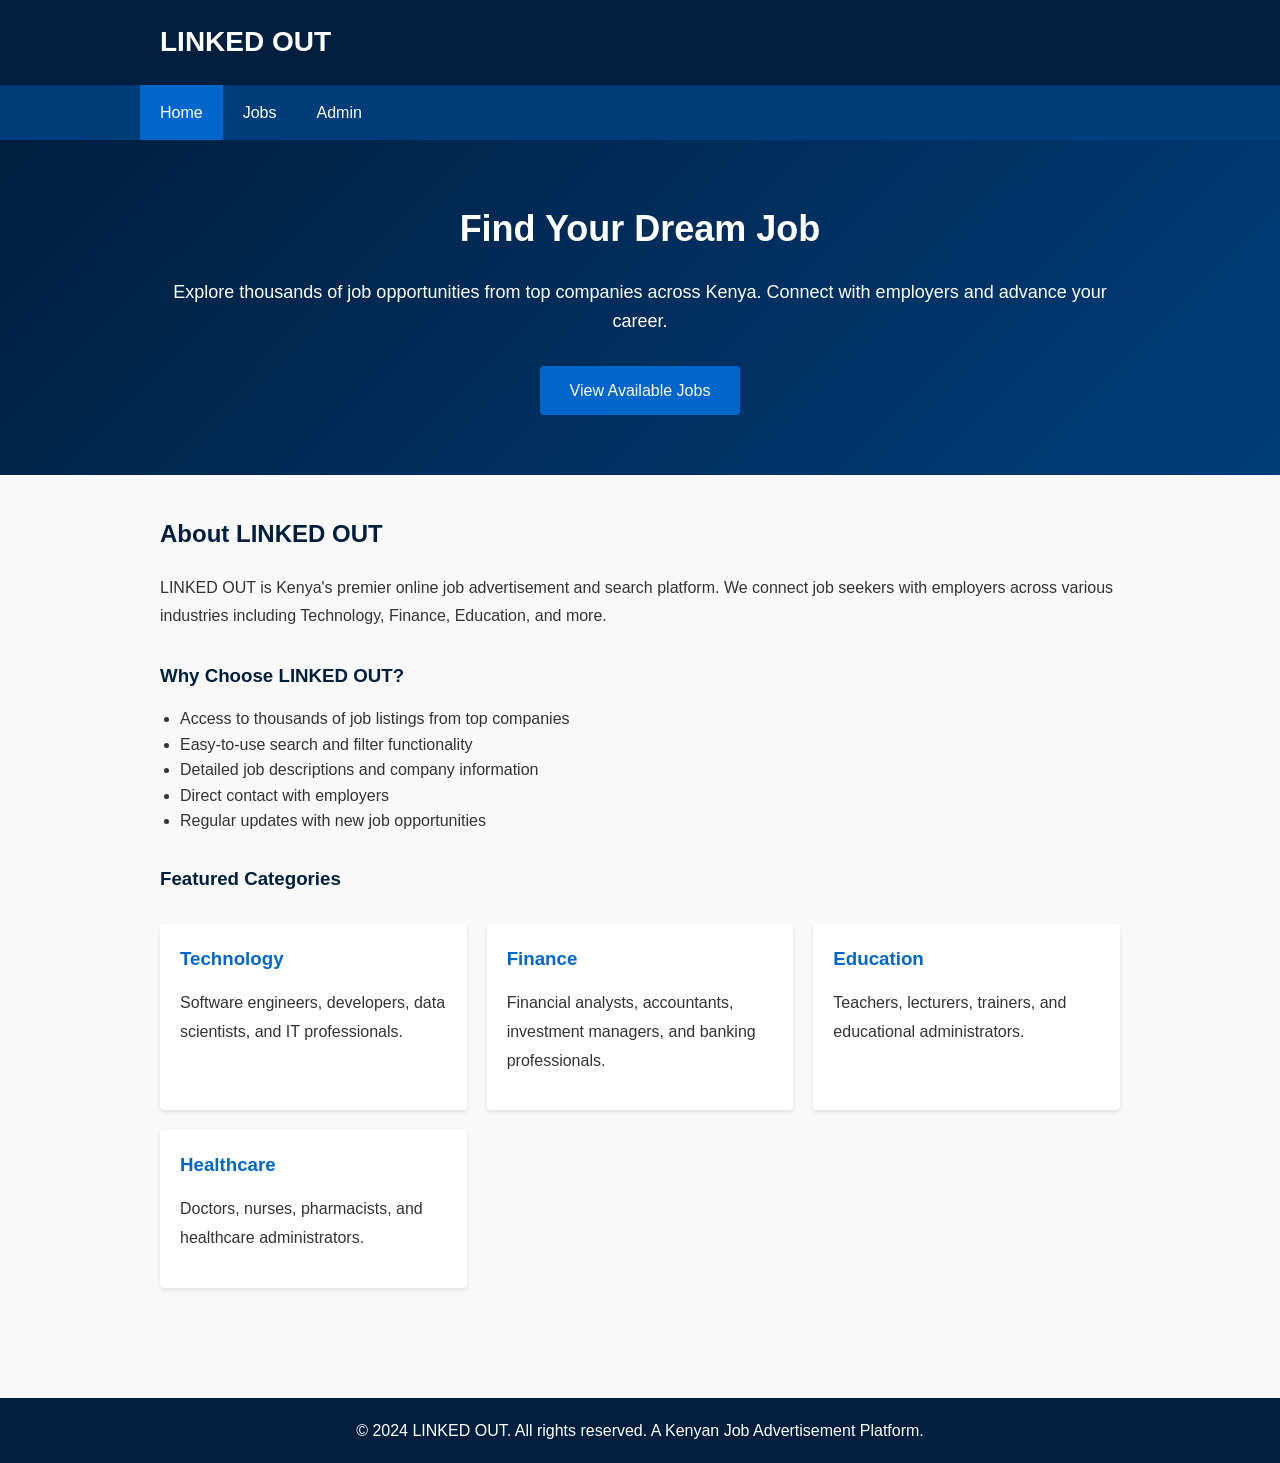
==== public/index.html @ 6c243d05 "feat: create LINKED OUT job platform in HTML/JS\n\nConvert PHP files to pure HTML/JS for Vercel comp" ====
<!DOCTYPE html>
<html lang="en">
<head>
    <meta charset="UTF-8">
    <meta name="viewport" content="width=device-width, initial-scale=1.0">
    <title>LINKED OUT - Job Advertisement Platform</title>
    <link rel="stylesheet" href="style.css">
</head>
<body>
    <!-- Header -->
    <header>
        <div class="container">
            <h1>LINKED OUT</h1>
        </div>
    </header>

    <!-- Navigation -->
    <nav>
        <ul>
            <li><a href="index.html" class="active">Home</a></li>
            <li><a href="jobs.html">Jobs</a></li>
            <li><a href="admin.html">Admin</a></li>
        </ul>
    </nav>

    <!-- Hero Section -->
    <section class="hero">
        <div class="container">
            <h2>Find Your Dream Job</h2>
            <p>Explore thousands of job opportunities from top companies across Kenya. Connect with employers and advance your career.</p>
            <a href="jobs.html" class="btn btn-primary">View Available Jobs</a>
        </div>
    </section>

    <!-- Main Content -->
    <main>
        <div class="container">
            <h2>About LINKED OUT</h2>
            <p>LINKED OUT is Kenya's premier online job advertisement and search platform. We connect job seekers with employers across various industries including Technology, Finance, Education, and more.</p>
            
            <h3>Why Choose LINKED OUT?</h3>
            <ul style="margin-left: 20px; margin-bottom: 20px;">
                <li>Access to thousands of job listings from top companies</li>
                <li>Easy-to-use search and filter functionality</li>
                <li>Detailed job descriptions and company information</li>
                <li>Direct contact with employers</li>
                <li>Regular updates with new job opportunities</li>
            </ul>

            <h3>Featured Categories</h3>
            <div class="featured-categories">
                <div class="category-card">
                    <h3>Technology</h3>
                    <p>Software engineers, developers, data scientists, and IT professionals.</p>
                </div>
                <div class="category-card">
                    <h3>Finance</h3>
                    <p>Financial analysts, accountants, investment managers, and banking professionals.</p>
                </div>
                <div class="category-card">
                    <h3>Education</h3>
                    <p>Teachers, lecturers, trainers, and educational administrators.</p>
                </div>
                <div class="category-card">
                    <h3>Healthcare</h3>
                    <p>Doctors, nurses, pharmacists, and healthcare administrators.</p>
                </div>
            </div>
        </div>
    </main>

    <!-- Footer -->
    <footer>
        <p>&copy; 2024 LINKED OUT. All rights reserved. A Kenyan Job Advertisement Platform.</p>
    </footer>

    <script src="data.js"></script>
    <script src="app.js"></script>
</body>
</html>
---- public/style.css ----
/* General Styles */
* {
    margin: 0;
    padding: 0;
    box-sizing: border-box;
}

body {
    font-family: 'Segoe UI', Tahoma, Geneva, Verdana, sans-serif;
    line-height: 1.6;
    color: #333;
    background-color: #f9f9f9;
}

.container {
    max-width: 1000px;
    margin: 0 auto;
    padding: 0 20px;
}

/* Header */
header {
    background-color: #001f3f;
    color: white;
    padding: 20px 0;
    box-shadow: 0 2px 4px rgba(0, 0, 0, 0.1);
}

header h1 {
    font-size: 28px;
    margin-bottom: 0;
}

/* Navigation */
nav {
    background-color: #003d7a;
    padding: 0;
    box-shadow: 0 2px 4px rgba(0, 0, 0, 0.1);
}

nav ul {
    list-style: none;
    display: flex;
    margin: 0;
    padding: 0;
    max-width: 1000px;
    margin: 0 auto;
}

nav li {
    margin: 0;
}

nav a {
    display: block;
    color: white;
    text-decoration: none;
    padding: 15px 20px;
    transition: background-color 0.3s;
}

nav a:hover,
nav a.active {
    background-color: #0066cc;
}

/* Hero Section */
.hero {
    background: linear-gradient(135deg, #001f3f 0%, #003d7a 100%);
    color: white;
    padding: 60px 0;
    text-align: center;
}

.hero h2 {
    font-size: 36px;
    margin-bottom: 20px;
}

.hero p {
    font-size: 18px;
    margin-bottom: 30px;
}

/* Main Content */
main {
    padding: 40px 0;
    min-height: calc(100vh - 300px);
}

main h2 {
    margin-bottom: 20px;
    color: #001f3f;
}

main h3 {
    margin-top: 30px;
    margin-bottom: 15px;
    color: #001f3f;
}

main p {
    margin-bottom: 15px;
    line-height: 1.8;
}

/* Buttons */
.btn {
    display: inline-block;
    padding: 12px 30px;
    border: none;
    border-radius: 4px;
    text-decoration: none;
    font-size: 16px;
    cursor: pointer;
    transition: all 0.3s;
}

.btn-primary {
    background-color: #0066cc;
    color: white;
}

.btn-primary:hover {
    background-color: #0052a3;
}

.btn-secondary {
    background-color: #666;
    color: white;
}

.btn-secondary:hover {
    background-color: #555;
}

.btn-danger {
    background-color: #cc3333;
    color: white;
    padding: 8px 16px;
    font-size: 14px;
}

.btn-danger:hover {
    background-color: #aa2222;
}

.btn-success {
    background-color: #33aa33;
    color: white;
    padding: 8px 16px;
    font-size: 14px;
}

.btn-success:hover {
    background-color: #228822;
}

/* Featured Categories */
.featured-categories {
    display: grid;
    grid-template-columns: repeat(auto-fit, minmax(250px, 1fr));
    gap: 20px;
    margin: 30px 0;
}

.category-card {
    background-color: white;
    padding: 20px;
    border-radius: 4px;
    box-shadow: 0 2px 4px rgba(0, 0, 0, 0.1);
}

.category-card h3 {
    color: #0066cc;
    margin-top: 0;
}

/* Job Cards */
.job-card {
    background-color: white;
    padding: 20px;
    margin-bottom: 20px;
    border-radius: 4px;
    border-left: 4px solid #0066cc;
    box-shadow: 0 2px 4px rgba(0, 0, 0, 0.1);
    cursor: pointer;
    transition: all 0.3s;
}

.job-card:hover {
    box-shadow: 0 4px 8px rgba(0, 0, 0, 0.15);
    transform: translateY(-2px);
}

.job-card h3 {
    margin-top: 0;
    color: #001f3f;
}

.job-card .company {
    font-weight: bold;
    color: #0066cc;
    margin-bottom: 10px;
}

.job-card .meta {
    display: flex;
    gap: 20px;
    margin: 10px 0;
    font-size: 14px;
    color: #666;
}

.job-card .meta-item {
    display: flex;
    align-items: center;
}

.job-card .description {
    color: #555;
    margin: 15px 0;
}

.job-card .actions {
    margin-top: 15px;
    display: flex;
    gap: 10px;
}

/* Jobs Container */
.jobs-container {
    margin: 30px 0;
}

/* Filter Section */
.filter-section {
    background-color: white;
    padding: 20px;
    margin-bottom: 30px;
    border-radius: 4px;
    box-shadow: 0 2px 4px rgba(0, 0, 0, 0.1);
    display: flex;
    gap: 15px;
    align-items: center;
}

.filter-section label {
    font-weight: bold;
    color: #001f3f;
}

.filter-section select {
    padding: 10px;
    border: 1px solid #ddd;
    border-radius: 4px;
    font-size: 14px;
    background-color: white;
    cursor: pointer;
}

/* No Results */
.no-results {
    text-align: center;
    padding: 40px;
    background-color: white;
    border-radius: 4px;
    color: #666;
}

/* Auth Section */
.auth-section {
    max-width: 400px;
    margin: 40px auto;
    background-color: white;
    padding: 30px;
    border-radius: 4px;
    box-shadow: 0 2px 8px rgba(0, 0, 0, 0.1);
}

.auth-form {
    display: flex;
    flex-direction: column;
    gap: 15px;
}

.auth-form input {
    padding: 12px;
    border: 1px solid #ddd;
    border-radius: 4px;
    font-size: 14px;
}

.auth-form input:focus {
    outline: none;
    border-color: #0066cc;
    box-shadow: 0 0 4px rgba(0, 102, 204, 0.3);
}

/* Form Section */
.form-section {
    background-color: white;
    padding: 20px;
    margin-bottom: 30px;
    border-radius: 4px;
    box-shadow: 0 2px 4px rgba(0, 0, 0, 0.1);
}

.form-group {
    display: flex;
    flex-direction: column;
    gap: 15px;
}

.form-group input,
.form-group select,
.form-group textarea {
    padding: 12px;
    border: 1px solid #ddd;
    border-radius: 4px;
    font-size: 14px;
    font-family: inherit;
}

.form-group input:focus,
.form-group select:focus,
.form-group textarea:focus {
    outline: none;
    border-color: #0066cc;
    box-shadow: 0 0 4px rgba(0, 102, 204, 0.3);
}

/* Jobs Section */
.jobs-section {
    background-color: white;
    padding: 20px;
    border-radius: 4px;
    box-shadow: 0 2px 4px rgba(0, 0, 0, 0.1);
}

.jobs-section h3 {
    margin-top: 0;
}

/* Footer */
footer {
    background-color: #001f3f;
    color: white;
    text-align: center;
    padding: 20px 0;
    margin-top: 40px;
}

/* Job Detail Page */
.job-detail {
    background-color: white;
    padding: 30px;
    border-radius: 4px;
    box-shadow: 0 2px 8px rgba(0, 0, 0, 0.1);
    max-width: 800px;
    margin: 20px auto;
}

.job-detail h2 {
    color: #001f3f;
    margin-bottom: 10px;
}

.job-detail .company {
    font-size: 18px;
    color: #0066cc;
    margin-bottom: 20px;
}

.job-detail .meta {
    display: flex;
    gap: 20px;
    margin: 20px 0;
    padding: 20px;
    background-color: #f9f9f9;
    border-radius: 4px;
}

.job-detail .meta-item {
    display: flex;
    flex-direction: column;
}

.job-detail .meta-label {
    font-weight: bold;
    color: #001f3f;
    font-size: 12px;
}

.job-detail .meta-value {
    color: #0066cc;
}

.job-detail .description {
    margin: 30px 0;
    line-height: 1.8;
}

.job-detail .btn {
    margin-right: 10px;
}

/* Responsive */
@media (max-width: 768px) {
    header h1 {
        font-size: 24px;
    }

    nav ul {
        flex-direction: column;
    }

    nav li {
        width: 100%;
    }

    .hero h2 {
        font-size: 28px;
    }

    .hero p {
        font-size: 16px;
    }

    .featured-categories {
        grid-template-columns: 1fr;
    }

    .filter-section {
        flex-direction: column;
        align-items: flex-start;
    }

    .job-detail .meta {
        flex-direction: column;
        gap: 15px;
    }
}
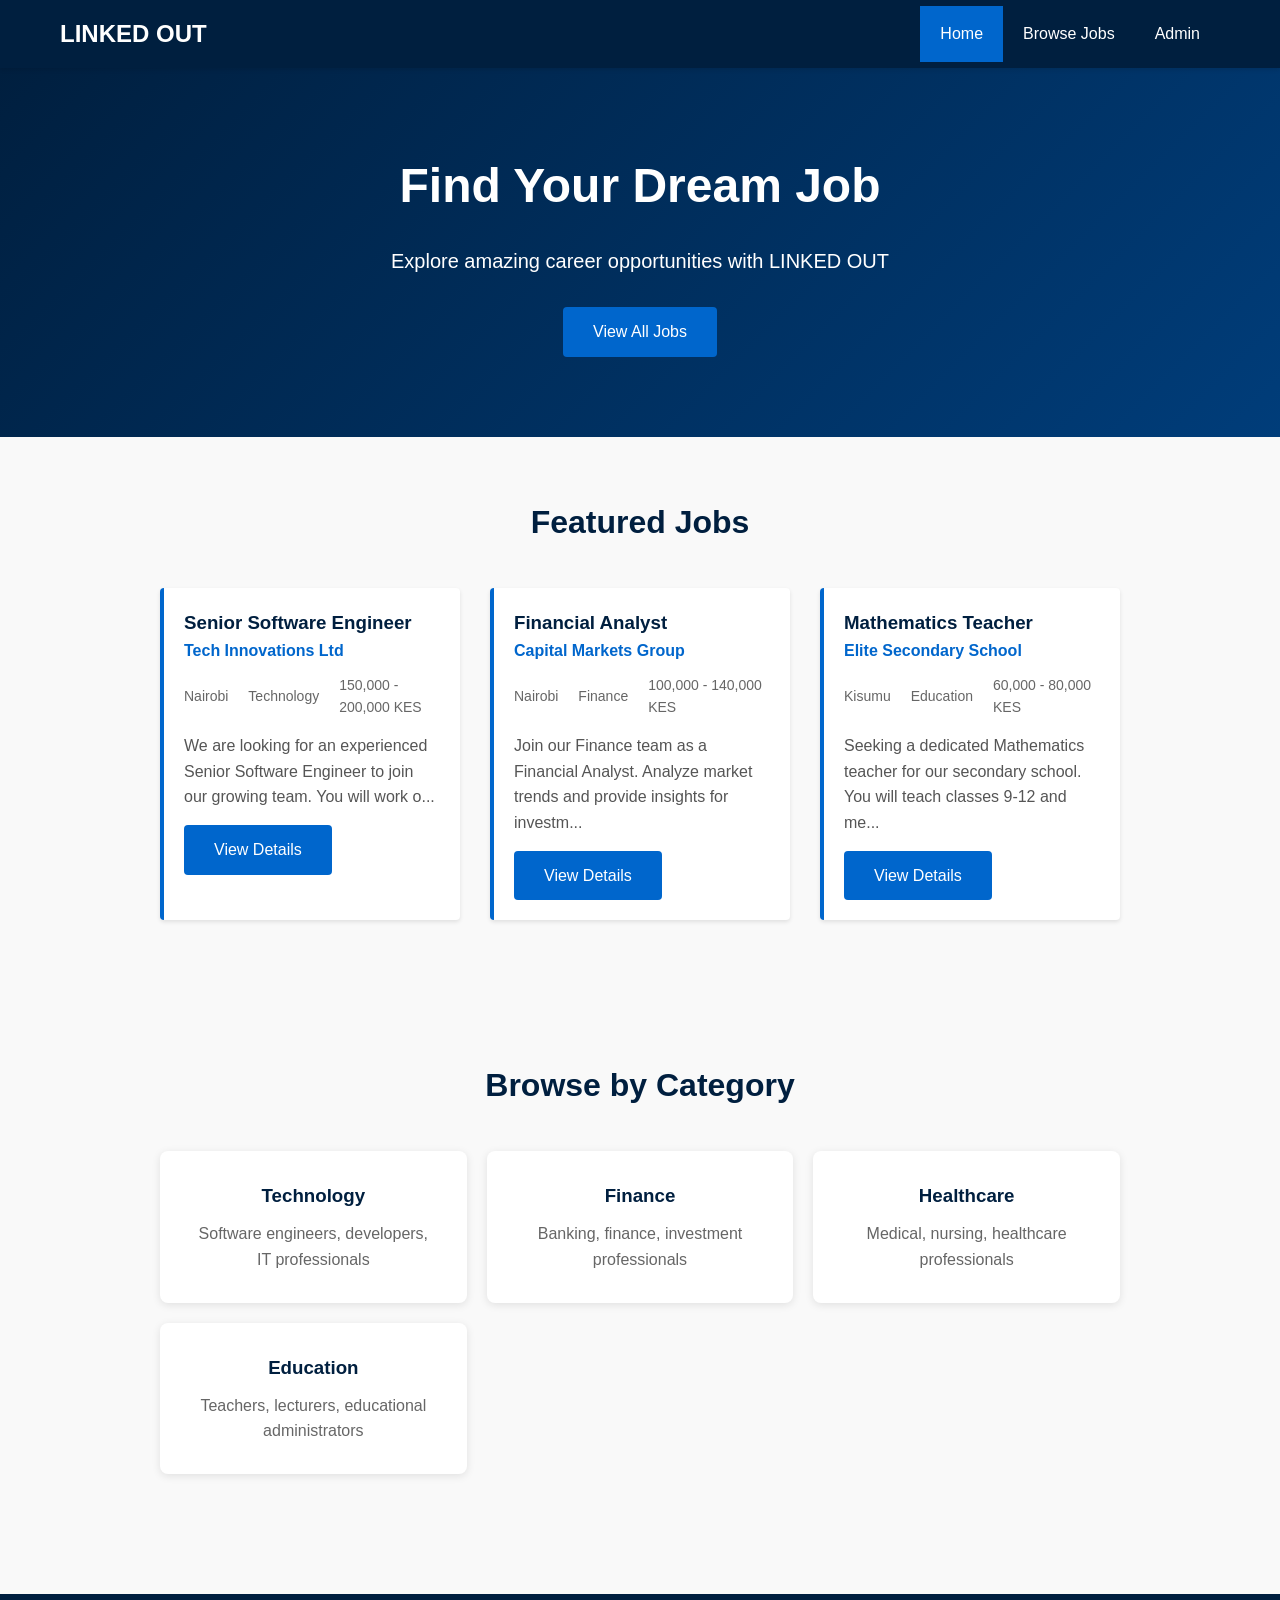
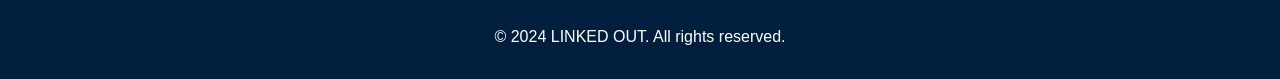
==== commit 4dc87532: "feat: migrate LINKED OUT job portal to pure HTML/CSS/JS\n\nConvert entire application to client-side" ====
--- a/public/index.html
+++ b/public/index.html
@@ -3,78 +3,72 @@
 <head>
     <meta charset="UTF-8">
     <meta name="viewport" content="width=device-width, initial-scale=1.0">
-    <title>LINKED OUT - Job Advertisement Platform</title>
+    <title>LINKED OUT - Job Portal</title>
     <link rel="stylesheet" href="style.css">
 </head>
 <body>
-    <!-- Header -->
-    <header>
-        <div class="container">
-            <h1>LINKED OUT</h1>
+    <!-- Navigation -->
+    <nav class="navbar">
+        <div class="nav-container">
+            <a href="index.html" class="nav-logo">LINKED OUT</a>
+            <ul class="nav-menu">
+                <li><a href="index.html" class="nav-link active">Home</a></li>
+                <li><a href="jobs.html" class="nav-link">Browse Jobs</a></li>
+                <li><a href="admin.html" class="nav-link">Admin</a></li>
+            </ul>
         </div>
-    </header>
-
-    <!-- Navigation -->
-    <nav>
-        <ul>
-            <li><a href="index.html" class="active">Home</a></li>
-            <li><a href="jobs.html">Jobs</a></li>
-            <li><a href="admin.html">Admin</a></li>
-        </ul>
     </nav>
 
     <!-- Hero Section -->
     <section class="hero">
         <div class="container">
-            <h2>Find Your Dream Job</h2>
-            <p>Explore thousands of job opportunities from top companies across Kenya. Connect with employers and advance your career.</p>
-            <a href="jobs.html" class="btn btn-primary">View Available Jobs</a>
+            <h1>Find Your Dream Job</h1>
+            <p>Explore amazing career opportunities with LINKED OUT</p>
+            <a href="jobs.html" class="btn btn-primary">View All Jobs</a>
         </div>
     </section>
 
-    <!-- Main Content -->
-    <main>
+    <!-- Featured Jobs Section -->
+    <section class="featured-section">
         <div class="container">
-            <h2>About LINKED OUT</h2>
-            <p>LINKED OUT is Kenya's premier online job advertisement and search platform. We connect job seekers with employers across various industries including Technology, Finance, Education, and more.</p>
-            
-            <h3>Why Choose LINKED OUT?</h3>
-            <ul style="margin-left: 20px; margin-bottom: 20px;">
-                <li>Access to thousands of job listings from top companies</li>
-                <li>Easy-to-use search and filter functionality</li>
-                <li>Detailed job descriptions and company information</li>
-                <li>Direct contact with employers</li>
-                <li>Regular updates with new job opportunities</li>
-            </ul>
+            <h2>Featured Jobs</h2>
+            <div class="grid-3" id="featuredJobs">
+                <!-- Jobs loaded by JavaScript -->
+            </div>
+        </div>
+    </section>
 
-            <h3>Featured Categories</h3>
-            <div class="featured-categories">
+    <!-- Categories Section -->
+    <section class="categories-section">
+        <div class="container">
+            <h2>Browse by Category</h2>
+            <div class="categories">
                 <div class="category-card">
                     <h3>Technology</h3>
-                    <p>Software engineers, developers, data scientists, and IT professionals.</p>
+                    <p>Software engineers, developers, IT professionals</p>
                 </div>
                 <div class="category-card">
                     <h3>Finance</h3>
-                    <p>Financial analysts, accountants, investment managers, and banking professionals.</p>
+                    <p>Banking, finance, investment professionals</p>
+                </div>
+                <div class="category-card">
+                    <h3>Healthcare</h3>
+                    <p>Medical, nursing, healthcare professionals</p>
                 </div>
                 <div class="category-card">
                     <h3>Education</h3>
-                    <p>Teachers, lecturers, trainers, and educational administrators.</p>
-                </div>
-                <div class="category-card">
-                    <h3>Healthcare</h3>
-                    <p>Doctors, nurses, pharmacists, and healthcare administrators.</p>
+                    <p>Teachers, lecturers, educational administrators</p>
                 </div>
             </div>
         </div>
-    </main>
+    </section>
 
     <!-- Footer -->
-    <footer>
-        <p>&copy; 2024 LINKED OUT. All rights reserved. A Kenyan Job Advertisement Platform.</p>
+    <footer class="footer">
+        <p>&copy; 2024 LINKED OUT. All rights reserved.</p>
     </footer>
 
     <script src="data.js"></script>
-    <script src="app.js"></script>
+    <script src="home.js"></script>
 </body>
 </html>
--- a/public/style.css
+++ b/public/style.css
@@ -18,49 +18,51 @@
     padding: 0 20px;
 }
 
-/* Header */
-header {
+/* Navigation */
+.navbar {
     background-color: #001f3f;
-    color: white;
-    padding: 20px 0;
-    box-shadow: 0 2px 4px rgba(0, 0, 0, 0.1);
-}
-
-header h1 {
-    font-size: 28px;
-    margin-bottom: 0;
-}
-
-/* Navigation */
-nav {
-    background-color: #003d7a;
     padding: 0;
     box-shadow: 0 2px 4px rgba(0, 0, 0, 0.1);
-}
-
-nav ul {
+    position: sticky;
+    top: 0;
+    z-index: 100;
+}
+
+.nav-container {
+    max-width: 1200px;
+    margin: 0 auto;
+    padding: 0 20px;
+    display: flex;
+    justify-content: space-between;
+    align-items: center;
+}
+
+.nav-logo {
+    font-size: 24px;
+    font-weight: bold;
+    color: white;
+    text-decoration: none;
+    padding: 15px 0;
+}
+
+.nav-menu {
     list-style: none;
     display: flex;
+    gap: 0;
     margin: 0;
     padding: 0;
-    max-width: 1000px;
-    margin: 0 auto;
-}
-
-nav li {
-    margin: 0;
-}
-
-nav a {
-    display: block;
+}
+
+.nav-link {
     color: white;
     text-decoration: none;
     padding: 15px 20px;
+    display: block;
     transition: background-color 0.3s;
 }
 
-nav a:hover,
-nav a.active {
+.nav-link:hover,
+.nav-link.active {
     background-color: #0066cc;
 }
 
@@ -68,35 +70,32 @@
 .hero {
     background: linear-gradient(135deg, #001f3f 0%, #003d7a 100%);
     color: white;
+    padding: 80px 0;
+    text-align: center;
+}
+
+.hero h1 {
+    font-size: 48px;
+    margin-bottom: 20px;
+}
+
+.hero p {
+    font-size: 20px;
+    margin-bottom: 30px;
+}
+
+/* Main Sections */
+.featured-section,
+.categories-section {
     padding: 60px 0;
+}
+
+.featured-section h2,
+.categories-section h2 {
     text-align: center;
-}
-
-.hero h2 {
-    font-size: 36px;
-    margin-bottom: 20px;
-}
-
-.hero p {
-    font-size: 18px;
-    margin-bottom: 30px;
-}
-
-/* Main Content */
-main {
-    padding: 40px 0;
-    min-height: calc(100vh - 300px);
-}
-
-main h2 {
-    margin-bottom: 20px;
-    color: #001f3f;
-}
-
-main h3 {
-    margin-top: 30px;
-    margin-bottom: 15px;
-    color: #001f3f;
+    margin-bottom: 40px;
+    color: #001f3f;
+    font-size: 32px;
 }
 
 main p {
@@ -156,24 +155,41 @@
     background-color: #228822;
 }
 
-/* Featured Categories */
-.featured-categories {
+/* Grid Layouts */
+.grid-3 {
+    display: grid;
+    grid-template-columns: repeat(auto-fit, minmax(300px, 1fr));
+    gap: 30px;
+}
+
+.categories {
     display: grid;
     grid-template-columns: repeat(auto-fit, minmax(250px, 1fr));
     gap: 20px;
-    margin: 30px 0;
 }
 
 .category-card {
     background-color: white;
-    padding: 20px;
-    border-radius: 4px;
-    box-shadow: 0 2px 4px rgba(0, 0, 0, 0.1);
+    padding: 30px;
+    border-radius: 8px;
+    box-shadow: 0 2px 8px rgba(0, 0, 0, 0.1);
+    text-align: center;
+    transition: transform 0.3s, box-shadow 0.3s;
+}
+
+.category-card:hover {
+    transform: translateY(-5px);
+    box-shadow: 0 4px 12px rgba(0, 0, 0, 0.15);
 }
 
 .category-card h3 {
-    color: #0066cc;
+    color: #001f3f;
     margin-top: 0;
+    margin-bottom: 10px;
+}
+
+.category-card p {
+    color: #666;
 }
 
 /* Job Cards */
@@ -343,12 +359,12 @@
 }
 
 /* Footer */
-footer {
+.footer {
     background-color: #001f3f;
     color: white;
     text-align: center;
-    padding: 20px 0;
-    margin-top: 40px;
+    padding: 30px 0;
+    margin-top: 60px;
 }
 
 /* Job Detail Page */
